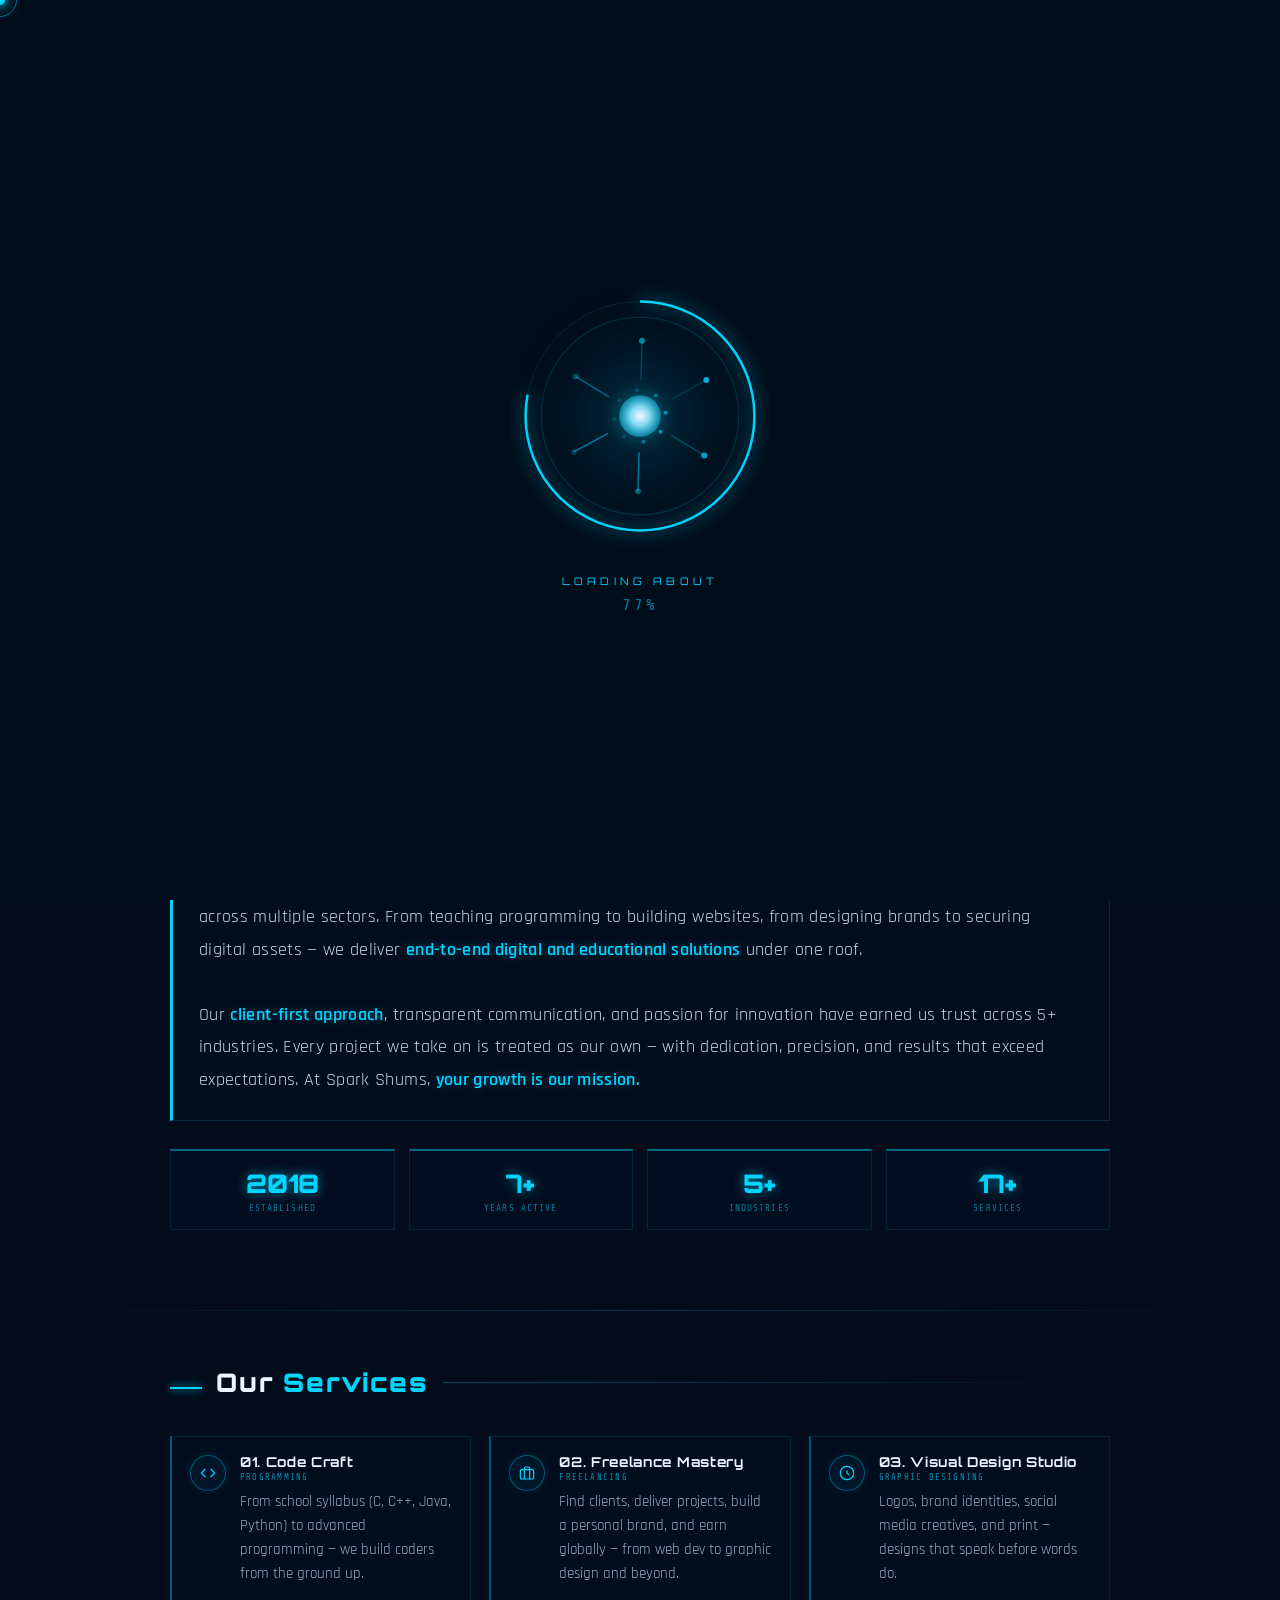
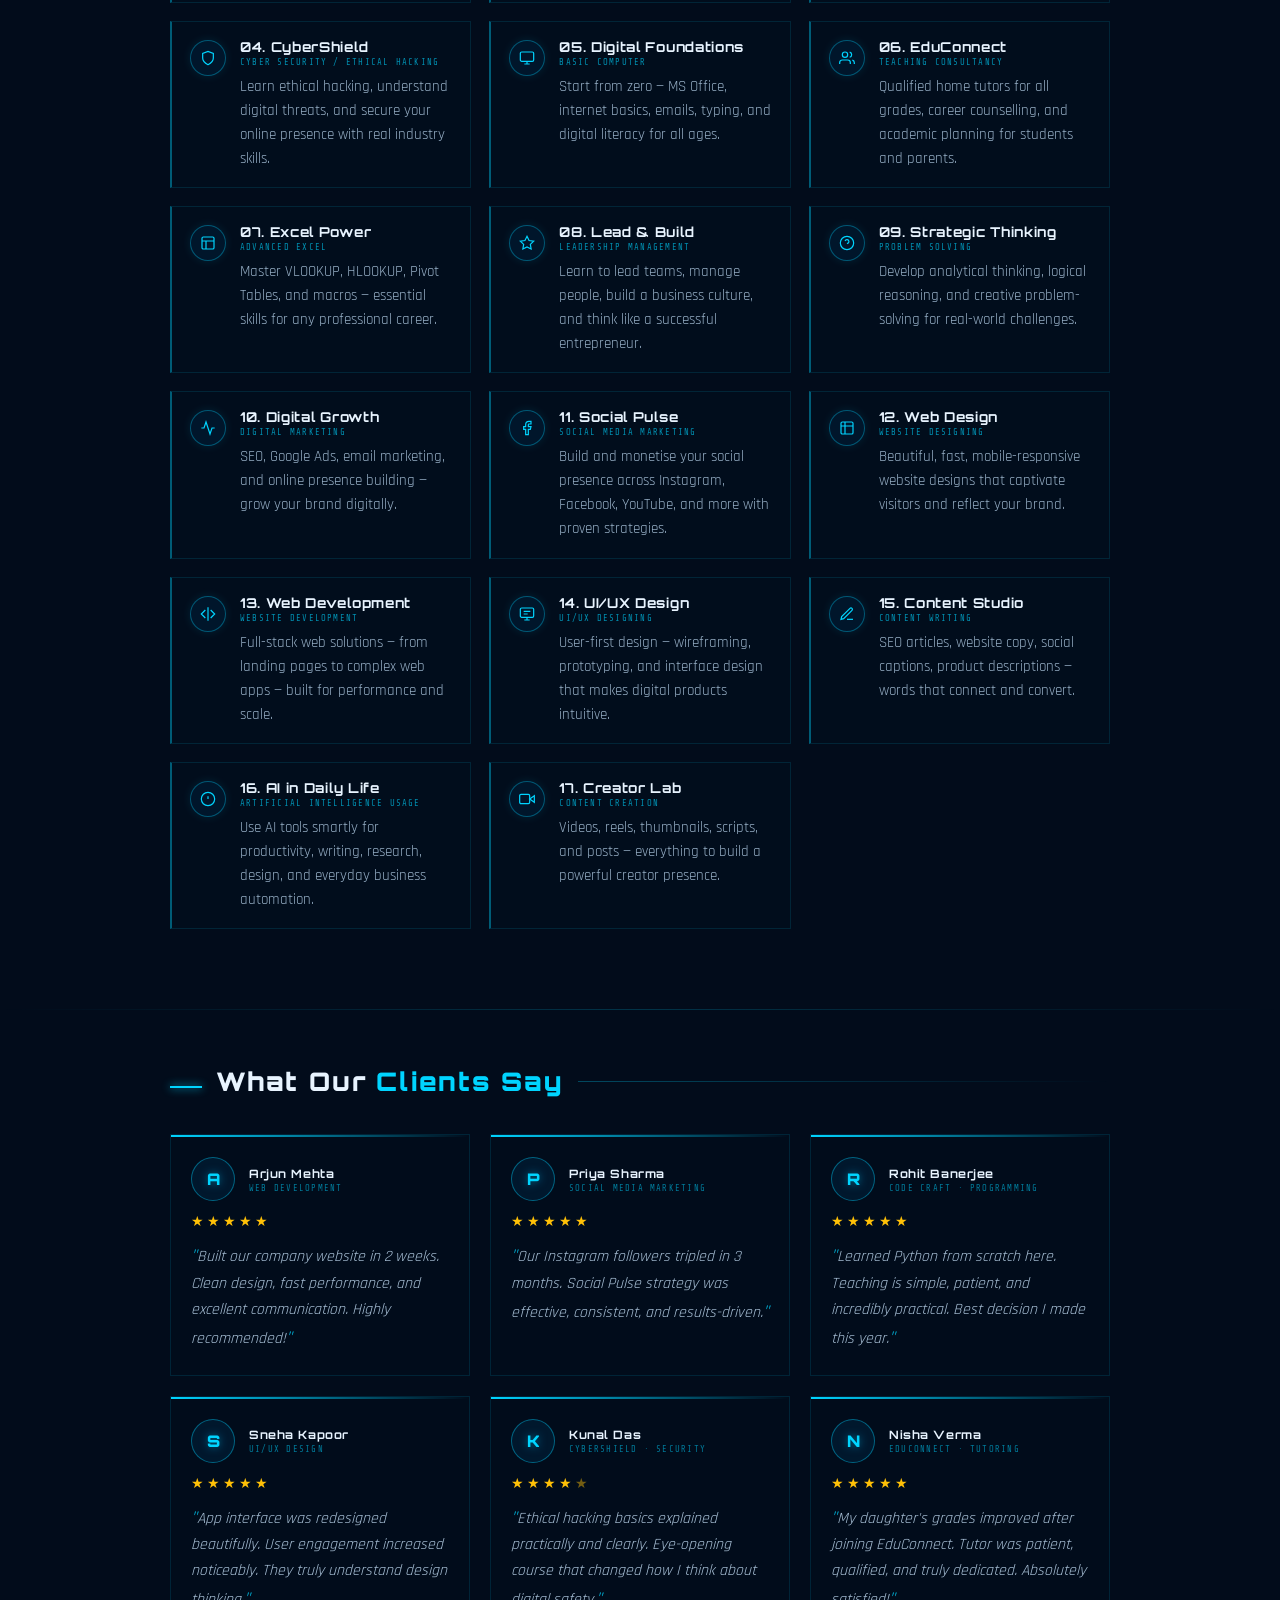
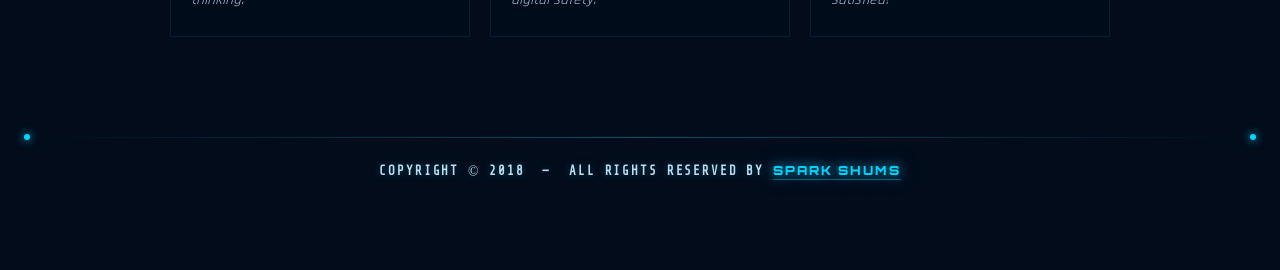
==== about.html @ 6a5eb7f6 "Add files via upload" ====
<!DOCTYPE html>
<html lang="en">
<head>
<meta charset="UTF-8">
<meta name="viewport" content="width=device-width, initial-scale=1.0, maximum-scale=5.0, user-scalable=yes">
<meta name="theme-color" content="#020c1b">
<title>About — Spark Shums</title>
<link href="https://fonts.googleapis.com/css2?family=Orbitron:wght@400;700;900&family=Rajdhani:wght@300;400;600&family=Share+Tech+Mono&display=swap" rel="stylesheet">
<link rel="stylesheet" href="style.css">
<style>
/* ── HERO ── */
.about-hero {
  min-height: auto;
  display: flex; flex-direction: column;
  align-items: center; justify-content: center;
  padding: 40px 24px 30px;
  position: relative; z-index: 10;
}
@media(min-width:600px){ .about-hero{ padding:50px 40px 30px; } }
@media(min-width:900px){ .about-hero{ padding:60px 80px 30px; } }

.company-logo-wrap {
  position: relative; margin-bottom: 36px;
  display: flex; align-items: center; justify-content: center;
}
.company-logo-wrap::before {
  content:''; position:absolute; width:160px; height:160px; border-radius:50%;
  border:1px solid rgba(0,212,255,0.2); animation:spinRing 12s linear infinite;
}
.company-logo-wrap::after {
  content:''; position:absolute; width:185px; height:185px; border-radius:50%;
  border:1px dashed rgba(0,212,255,0.1); animation:spinRing 20s linear infinite reverse;
}
@keyframes spinRing{ to{transform:rotate(360deg);} }
.company-logo {
  width:120px; height:120px; border-radius:50%;
  border:2px solid rgba(0,212,255,0.5);
  box-shadow:0 0 28px rgba(0,212,255,0.28),0 0 55px rgba(0,212,255,0.1);
  position:relative; z-index:2; overflow:hidden;
}
.company-logo img { width:100%; height:100%; object-fit:cover; border-radius:50%; }
.company-name {
  font-family:'Orbitron',monospace;
  font-size:clamp(2rem,8vw,3.8rem); font-weight:900;
  color:var(--white-cold); text-align:center; letter-spacing:0.07em;
  text-shadow:0 0 40px rgba(0,212,255,0.35); margin-bottom:14px;
}
.company-name span { color:var(--blue-glow); }
.company-est {
  font-family:'Share Tech Mono',monospace;
  font-size:clamp(0.82rem,2.5vw,1.05rem);
  color:rgba(0,212,255,0.92); letter-spacing:0.3em;
  text-align:center; margin-bottom:24px; display:inline-block;
  font-weight:700; text-shadow:0 0 10px rgba(0,212,255,0.5);
}
.company-est::before,.company-est::after { content:'//'; color:rgba(0,212,255,0.5); margin:0 12px; }
.company-tagline {
  font-family:'Rajdhani',sans-serif;
  font-size:clamp(1rem,3.5vw,1.25rem); font-weight:600;
  color:rgba(210,238,255,0.88); letter-spacing:0.22em;
  text-align:center; text-transform:uppercase;
  padding:18px 30px; position:relative; max-width:600px;
  text-shadow:0 0 14px rgba(0,212,255,0.25);
}
.company-tagline::before,.company-tagline::after {
  content:''; position:absolute; left:50%; transform:translateX(-50%);
  width:180px; height:1px;
  background:linear-gradient(90deg,transparent,rgba(0,212,255,0.3),transparent);
}
.company-tagline::before{ top:0; } .company-tagline::after{ bottom:0; }

/* ── SHARED WRAPPER ── */
.ab-wrap {
  width:100%; max-width:1100px; margin:0 auto;
  padding:40px 24px 20px;
  position:relative; z-index:10;
}
@media(min-width:600px){ .ab-wrap{ padding:45px 40px 20px; } }
@media(min-width:900px){ .ab-wrap{ padding:55px 80px 20px; } }

/* ── SECTION HEADING ── */
.ab-h-row {
  display:flex; align-items:flex-start; gap:14px; margin-bottom:36px;
}
.ab-h-row::before {
  content:''; display:block; width:32px; min-width:32px; height:2px;
  background:var(--blue-glow); box-shadow:0 0 8px var(--blue-glow);
  flex-shrink:0; margin-top:11px;
}
.ab-h-row::after{ display:none; }
@media(min-width:600px){
  .ab-h-row{ align-items:center; }
  .ab-h-row::after{ display:block; content:''; flex:1; height:1px;
    background:linear-gradient(90deg,rgba(0,212,255,0.3),transparent); }
}
.ab-h-row h2 {
  font-family:'Orbitron',monospace;
  font-size:clamp(1rem,3vw,1.6rem); font-weight:900;
  color:var(--white-cold); letter-spacing:0.07em;
  white-space:normal; line-height:1.3;
}
.ab-h-row h2 span{ color:var(--blue-glow); }

.sec-div {
  width:100%; height:1px; position:relative; z-index:10;
  background:linear-gradient(90deg,transparent,rgba(0,212,255,0.2),transparent);
}

/* ── ABOUT PARA ── */
.about-box {
  font-family:'Rajdhani',sans-serif;
  font-size:clamp(1rem,2.5vw,1.1rem);
  color:rgba(220,240,255,0.9); line-height:1.85;
  font-weight:400; letter-spacing:0.02em;
  padding:24px 26px;
  border:1px solid rgba(0,212,255,0.14);
  border-left:3px solid var(--blue-glow);
  background:rgba(0,15,30,0.4);
  position:relative;
}
.about-box::before {
  content:''; position:absolute; top:0; left:0; right:0; height:2px;
  background:linear-gradient(90deg,var(--blue-glow),transparent);
}
.hl { color:var(--blue-glow); font-weight:600; text-shadow:0 0 10px rgba(0,212,255,0.4); }

/* Stats */
.ab-stats {
  display:grid; grid-template-columns:repeat(2,1fr); gap:14px; margin-top:28px;
}
@media(min-width:500px){ .ab-stats{ grid-template-columns:repeat(4,1fr); } }
.ab-st {
  padding:16px 14px; text-align:center;
  border:1px solid rgba(0,212,255,0.12);
  border-top:2px solid rgba(0,212,255,0.45);
  background:rgba(0,20,40,0.35);
}
.ab-st strong {
  display:block; font-family:'Orbitron',monospace;
  font-size:clamp(1.2rem,3vw,1.6rem); font-weight:900;
  color:var(--blue-glow); text-shadow:0 0 12px rgba(0,212,255,0.6);
}
.ab-st span {
  font-family:'Share Tech Mono',monospace; font-size:0.58rem;
  color:rgba(0,212,255,0.55); letter-spacing:0.12em;
  text-transform:uppercase; margin-top:4px; display:block;
}

/* ── SERVICES ── */
.svc-grid {
  display:grid; grid-template-columns:1fr; gap:16px;
}
@media(min-width:500px){ .svc-grid{ grid-template-columns:1fr 1fr; } }
@media(min-width:900px){ .svc-grid{ grid-template-columns:1fr 1fr 1fr; gap:18px; } }

.svc-card {
  padding:16px 18px;
  border:1px solid rgba(0,212,255,0.12);
  border-left:2px solid rgba(0,212,255,0.4);
  background:rgba(0,15,30,0.4);
  display:flex; align-items:flex-start; gap:14px;
  transition:transform .3s,border-color .3s,background .3s,box-shadow .3s;
  cursor:default;
}
.svc-card:hover {
  border-left-color:var(--blue-glow);
  border-color:rgba(0,212,255,0.25);
  background:rgba(0,25,48,0.55);
  transform:translateX(4px);
  box-shadow:-3px 0 14px rgba(0,212,255,0.12);
}
.svc-icon {
  width:36px; height:36px; border-radius:50%;
  border:1.5px solid rgba(0,212,255,0.35);
  background:rgba(0,30,55,0.6);
  display:flex; align-items:center; justify-content:center;
  flex-shrink:0; margin-top:2px; box-shadow:0 0 10px rgba(0,212,255,0.12);
}
.svc-icon svg { width:16px; height:16px; stroke:var(--blue-glow); fill:none; stroke-width:1.8; }
.svc-text-wrap { display:flex; flex-direction:column; gap:2px; flex:1; min-width:0; }
.svc-name {
  font-family:'Orbitron',monospace;
  font-size:clamp(0.72rem,1.8vw,0.85rem); font-weight:700;
  color:var(--white-cold); letter-spacing:0.05em;
  white-space:nowrap; overflow:hidden; text-overflow:ellipsis;
}
.svc-orig {
  font-family:'Share Tech Mono',monospace;
  font-size:0.55rem; color:rgba(0,212,255,0.65);
  letter-spacing:0.14em; text-transform:uppercase; display:block;
}
.svc-desc {
  font-family:'Rajdhani',sans-serif;
  font-size:clamp(0.85rem,1.8vw,0.94rem);
  color:rgba(200,230,255,0.75); line-height:1.6;
  font-weight:400; margin-top:6px;
}

/* ── RATINGS ── */
.rat-grid {
  display:grid; grid-template-columns:1fr; gap:18px;
}
@media(min-width:600px){ .rat-grid{ grid-template-columns:1fr 1fr; } }
@media(min-width:900px){ .rat-grid{ grid-template-columns:1fr 1fr 1fr; gap:20px; } }

.rat-card {
  padding:22px 20px;
  border:1px solid rgba(0,212,255,0.12);
  background:rgba(0,15,30,0.45);
  position:relative;
  transition:transform .3s,box-shadow .3s;
}
.rat-card::before {
  content:''; position:absolute; top:0; left:0; right:0; height:2px;
  background:linear-gradient(90deg,var(--blue-glow),transparent);
}
.rat-card:hover { transform:translateY(-3px); box-shadow:0 8px 28px rgba(0,212,255,0.09); }
.rat-top { display:flex; align-items:center; gap:14px; margin-bottom:12px; }
.rat-av {
  width:44px; height:44px; border-radius:50%; flex-shrink:0;
  display:flex; align-items:center; justify-content:center;
  font-family:'Orbitron',monospace; font-size:1rem; font-weight:900;
  border:1.5px solid rgba(0,212,255,0.4);
  background:rgba(0,30,55,0.7);
  color:var(--blue-glow); text-shadow:0 0 8px rgba(0,212,255,0.5);
}
.rat-name {
  font-family:'Orbitron',monospace;
  font-size:0.72rem; font-weight:700;
  color:var(--white-cold); letter-spacing:0.05em; margin-bottom:2px;
}
.rat-svc {
  font-family:'Share Tech Mono',monospace;
  font-size:0.55rem; color:rgba(0,212,255,0.55);
  letter-spacing:0.14em; text-transform:uppercase;
}
.rat-stars { display:flex; gap:3px; margin-bottom:10px; }
.st { color:#ffc107; font-size:0.88rem; }
.st.h { opacity:0.45; }
.rat-txt {
  font-family:'Rajdhani',sans-serif;
  font-size:clamp(0.9rem,2vw,0.98rem);
  color:rgba(205,232,255,0.82); line-height:1.65;
  font-weight:400; font-style:italic;
}
.rat-txt::before{ content:'"'; color:var(--blue-glow); font-size:1.15em; }
.rat-txt::after { content:'"'; color:var(--blue-glow); font-size:1.15em; }

.data-readout {
  position:fixed; font-family:'Share Tech Mono',monospace; font-size:0.5rem;
  color:rgba(0,212,255,0.2); letter-spacing:0.1em; line-height:1.9;
  pointer-events:none; user-select:none; display:none;
}
@media(min-width:900px){
  .data-readout{ display:block; }
  .data-readout.left{ left:22px; top:50%; transform:translateY(-50%); }
  .data-readout.right{ right:22px; top:50%; transform:translateY(-50%); text-align:right; }
}
</style>
</head>
<body id="top">

<div class="cursor" id="cursor"></div>
<div class="cursor-ring" id="cursorRing"></div>
<div class="hud-corner hud-tl"></div><div class="hud-corner hud-tr"></div>
<div class="hud-corner hud-bl"></div><div class="hud-corner hud-br"></div>
<div class="techy-bg">
  <div class="scanline"></div><div class="scanline"></div><div class="scanline"></div>
</div>

<div id="loader">
  <canvas id="loaderCanvas" width="260" height="260"></canvas>
  <div class="loader-label">Loading About</div>
  <div class="loader-pct" id="loaderPct">0%</div>
</div>

<header>
  <a href="index.html" class="logo-mark">
    <img src="logo.png" alt="Spark Shums" style="width:44px;height:44px;border-radius:50%;object-fit:cover;border:1.5px solid rgba(0,212,255,0.5);box-shadow:0 0 12px rgba(0,212,255,0.4);">
  </a>
  <nav class="nav-desktop">
    <a href="index.html">Home</a><a href="about.html" class="active">About</a>
    <a href="ceo.html">CEO</a><a href="works.html">Works</a>
    <a href="achievements.html">Achievements</a><a href="contact.html">Contact</a>
  </nav>
  <button class="hamburger" aria-label="Menu"><span></span><span></span><span></span></button>
</header>
<nav class="nav-mobile">
  <a href="index.html">Home</a><a href="about.html" class="active">About</a>
  <a href="ceo.html">CEO</a><a href="works.html">Works</a>
  <a href="achievements.html">Achievements</a><a href="contact.html">Contact</a>
</nav>

<div class="data-readout left">SYS.CORE: ONLINE<br>PWR: 100%<br>SHIELD: ACTIVE<br>CONN: OK<br>LAT: 22.5726°N<br>LNG: 88.3639°E</div>
<div class="data-readout right">SECTOR: INDUSTRIAL<br>DOMAIN: MULTI<br>INTEGRITY: 100%<br>UPTIME: 7 YRS<br>RANGE: GLOBAL<br>STATUS: ACTIVE</div>

<div class="page-wrapper">

  <!-- ══ HERO ══ -->
  <section class="about-hero">
    <div class="hud-divider fade-up"></div>
    <div class="company-logo-wrap fade-up" style="transition-delay:.1s">
      <div class="company-logo">
        <img src="logo.png" alt="Spark Shums">
      </div>
    </div>
    <h1 class="company-name fade-up" style="transition-delay:.2s">Spark <span>Shums</span></h1>
    <div class="company-est fade-up" style="transition-delay:.3s">Established in 2018</div>
    <div class="company-tagline fade-up" style="transition-delay:.4s">With 7 Years of Diverse Industrial Experience</div>
  </section>

  <div class="sec-div"></div>

  <!-- ══ ABOUT COMPANY ══ -->
  <div class="ab-wrap">
    <div class="ab-h-row fade-up"><h2>About the <span>Company</span></h2></div>

    <div class="about-box fade-up" style="transition-delay:.1s">
      <span class="hl">Spark Shums</span> was established in <span class="hl">2018</span> with a single vision — to create a platform where technology meets education, creativity meets business, and every individual gets the tools they need to grow. Our motto is simple: <span class="hl">You need a Spark to become a Fire and make this world unstoppable.</span>
      <br><br>
      Over <span class="hl">7 years of diverse industrial experience</span>, we have served students, entrepreneurs, freelancers, and businesses across multiple sectors. From teaching programming to building websites, from designing brands to securing digital assets — we deliver <span class="hl">end-to-end digital and educational solutions</span> under one roof.
      <br><br>
      Our <span class="hl">client-first approach</span>, transparent communication, and passion for innovation have earned us trust across 5+ industries. Every project we take on is treated as our own — with dedication, precision, and results that exceed expectations. At Spark Shums, <span class="hl">your growth is our mission.</span>
    </div>

    <div class="ab-stats fade-up" style="transition-delay:.15s">
      <div class="ab-st"><strong>2018</strong><span>Established</span></div>
      <div class="ab-st"><strong>7+</strong><span>Years Active</span></div>
      <div class="ab-st"><strong>5+</strong><span>Industries</span></div>
      <div class="ab-st"><strong>17+</strong><span>Services</span></div>
    </div>
  </div>

  <div class="sec-div" style="margin-top:60px;"></div>

  <!-- ══ SERVICES ══ -->
  <div class="ab-wrap">
    <div class="ab-h-row fade-up"><h2>Our <span>Services</span></h2></div>
    <div class="svc-grid">

      <div class="svc-card fade-up" style="transition-delay:.04s">
        <div class="svc-icon"><svg viewBox="0 0 24 24"><polyline points="16 18 22 12 16 6"/><polyline points="8 6 2 12 8 18"/></svg></div>
        <div class="svc-text-wrap"><div class="svc-name">01. Code Craft</div><span class="svc-orig">Programming</span><p class="svc-desc">From school syllabus (C, C++, Java, Python) to advanced programming — we build coders from the ground up.</p></div>
      </div>

      <div class="svc-card fade-up" style="transition-delay:.07s">
        <div class="svc-icon"><svg viewBox="0 0 24 24"><rect x="2" y="7" width="20" height="14" rx="2"/><path d="M16 21V5a2 2 0 0 0-2-2h-4a2 2 0 0 0-2 2v16"/></svg></div>
        <div class="svc-text-wrap"><div class="svc-name">02. Freelance Mastery</div><span class="svc-orig">Freelancing</span><p class="svc-desc">Find clients, deliver projects, build a personal brand, and earn globally — from web dev to graphic design and beyond.</p></div>
      </div>

      <div class="svc-card fade-up" style="transition-delay:.10s">
        <div class="svc-icon"><svg viewBox="0 0 24 24"><circle cx="12" cy="12" r="10"/><path d="M12 8v4l3 3"/></svg></div>
        <div class="svc-text-wrap"><div class="svc-name">03. Visual Design Studio</div><span class="svc-orig">Graphic Designing</span><p class="svc-desc">Logos, brand identities, social media creatives, and print — designs that speak before words do.</p></div>
      </div>

      <div class="svc-card fade-up" style="transition-delay:.13s">
        <div class="svc-icon"><svg viewBox="0 0 24 24"><path d="M12 22s8-4 8-10V5l-8-3-8 3v7c0 6 8 10 8 10z"/></svg></div>
        <div class="svc-text-wrap"><div class="svc-name">04. CyberShield</div><span class="svc-orig">Cyber Security / Ethical Hacking</span><p class="svc-desc">Learn ethical hacking, understand digital threats, and secure your online presence with real industry skills.</p></div>
      </div>

      <div class="svc-card fade-up" style="transition-delay:.16s">
        <div class="svc-icon"><svg viewBox="0 0 24 24"><rect x="2" y="3" width="20" height="14" rx="2"/><path d="M8 21h8M12 17v4"/></svg></div>
        <div class="svc-text-wrap"><div class="svc-name">05. Digital Foundations</div><span class="svc-orig">Basic Computer</span><p class="svc-desc">Start from zero — MS Office, internet basics, emails, typing, and digital literacy for all ages.</p></div>
      </div>

      <div class="svc-card fade-up" style="transition-delay:.19s">
        <div class="svc-icon"><svg viewBox="0 0 24 24"><path d="M17 21v-2a4 4 0 0 0-4-4H5a4 4 0 0 0-4 4v2"/><circle cx="9" cy="7" r="4"/><path d="M23 21v-2a4 4 0 0 0-3-3.87"/><path d="M16 3.13a4 4 0 0 1 0 7.75"/></svg></div>
        <div class="svc-text-wrap"><div class="svc-name">06. EduConnect</div><span class="svc-orig">Teaching Consultancy</span><p class="svc-desc">Qualified home tutors for all grades, career counselling, and academic planning for students and parents.</p></div>
      </div>

      <div class="svc-card fade-up" style="transition-delay:.22s">
        <div class="svc-icon"><svg viewBox="0 0 24 24"><rect x="3" y="3" width="18" height="18" rx="2"/><path d="M3 9h18M9 21V9"/></svg></div>
        <div class="svc-text-wrap"><div class="svc-name">07. Excel Power</div><span class="svc-orig">Advanced Excel</span><p class="svc-desc">Master VLOOKUP, HLOOKUP, Pivot Tables, and macros — essential skills for any professional career.</p></div>
      </div>

      <div class="svc-card fade-up" style="transition-delay:.25s">
        <div class="svc-icon"><svg viewBox="0 0 24 24"><polygon points="12 2 15.09 8.26 22 9.27 17 14.14 18.18 21.02 12 17.77 5.82 21.02 7 14.14 2 9.27 8.91 8.26 12 2"/></svg></div>
        <div class="svc-text-wrap"><div class="svc-name">08. Lead &amp; Build</div><span class="svc-orig">Leadership Management</span><p class="svc-desc">Learn to lead teams, manage people, build a business culture, and think like a successful entrepreneur.</p></div>
      </div>

      <div class="svc-card fade-up" style="transition-delay:.28s">
        <div class="svc-icon"><svg viewBox="0 0 24 24"><circle cx="12" cy="12" r="10"/><path d="M9.09 9a3 3 0 0 1 5.83 1c0 2-3 3-3 3"/><line x1="12" y1="17" x2="12.01" y2="17"/></svg></div>
        <div class="svc-text-wrap"><div class="svc-name">09. Strategic Thinking</div><span class="svc-orig">Problem Solving</span><p class="svc-desc">Develop analytical thinking, logical reasoning, and creative problem-solving for real-world challenges.</p></div>
      </div>

      <div class="svc-card fade-up" style="transition-delay:.31s">
        <div class="svc-icon"><svg viewBox="0 0 24 24"><path d="M22 12h-4l-3 9L9 3l-3 9H2"/></svg></div>
        <div class="svc-text-wrap"><div class="svc-name">10. Digital Growth</div><span class="svc-orig">Digital Marketing</span><p class="svc-desc">SEO, Google Ads, email marketing, and online presence building — grow your brand digitally.</p></div>
      </div>

      <div class="svc-card fade-up" style="transition-delay:.34s">
        <div class="svc-icon"><svg viewBox="0 0 24 24"><path d="M18 2h-3a5 5 0 0 0-5 5v3H7v4h3v8h4v-8h3l1-4h-4V7a1 1 0 0 1 1-1h3z"/></svg></div>
        <div class="svc-text-wrap"><div class="svc-name">11. Social Pulse</div><span class="svc-orig">Social Media Marketing</span><p class="svc-desc">Build and monetise your social presence across Instagram, Facebook, YouTube, and more with proven strategies.</p></div>
      </div>

      <div class="svc-card fade-up" style="transition-delay:.37s">
        <div class="svc-icon"><svg viewBox="0 0 24 24"><rect x="3" y="3" width="18" height="18" rx="2"/><path d="M3 9h18M9 3v18"/></svg></div>
        <div class="svc-text-wrap"><div class="svc-name">12. Web Design</div><span class="svc-orig">Website Designing</span><p class="svc-desc">Beautiful, fast, mobile-responsive website designs that captivate visitors and reflect your brand.</p></div>
      </div>

      <div class="svc-card fade-up" style="transition-delay:.40s">
        <div class="svc-icon"><svg viewBox="0 0 24 24"><polyline points="16 18 22 12 16 6"/><polyline points="8 6 2 12 8 18"/><line x1="12" y1="2" x2="12" y2="22"/></svg></div>
        <div class="svc-text-wrap"><div class="svc-name">13. Web Development</div><span class="svc-orig">Website Development</span><p class="svc-desc">Full-stack web solutions — from landing pages to complex web apps — built for performance and scale.</p></div>
      </div>

      <div class="svc-card fade-up" style="transition-delay:.43s">
        <div class="svc-icon"><svg viewBox="0 0 24 24"><rect x="2" y="3" width="20" height="14" rx="2"/><path d="M8 21h8M12 17v4"/><path d="M7 8h10M7 12h6"/></svg></div>
        <div class="svc-text-wrap"><div class="svc-name">14. UI/UX Design</div><span class="svc-orig">UI/UX Designing</span><p class="svc-desc">User-first design — wireframing, prototyping, and interface design that makes digital products intuitive.</p></div>
      </div>

      <div class="svc-card fade-up" style="transition-delay:.46s">
        <div class="svc-icon"><svg viewBox="0 0 24 24"><path d="M12 20h9"/><path d="M16.5 3.5a2.121 2.121 0 0 1 3 3L7 19l-4 1 1-4L16.5 3.5z"/></svg></div>
        <div class="svc-text-wrap"><div class="svc-name">15. Content Studio</div><span class="svc-orig">Content Writing</span><p class="svc-desc">SEO articles, website copy, social captions, product descriptions — words that connect and convert.</p></div>
      </div>

      <div class="svc-card fade-up" style="transition-delay:.49s">
        <div class="svc-icon"><svg viewBox="0 0 24 24"><circle cx="12" cy="12" r="10"/><path d="M12 8v4M12 16h.01"/></svg></div>
        <div class="svc-text-wrap"><div class="svc-name">16. AI in Daily Life</div><span class="svc-orig">Artificial Intelligence Usage</span><p class="svc-desc">Use AI tools smartly for productivity, writing, research, design, and everyday business automation.</p></div>
      </div>

      <div class="svc-card fade-up" style="transition-delay:.52s">
        <div class="svc-icon"><svg viewBox="0 0 24 24"><polygon points="23 7 16 12 23 17 23 7"/><rect x="1" y="5" width="15" height="14" rx="2"/></svg></div>
        <div class="svc-text-wrap"><div class="svc-name">17. Creator Lab</div><span class="svc-orig">Content Creation</span><p class="svc-desc">Videos, reels, thumbnails, scripts, and posts — everything to build a powerful creator presence.</p></div>
      </div>

    </div>

  </div>

  <div class="sec-div" style="margin-top:60px;"></div>

  <!-- ══ RATINGS ══ -->
  <div class="ab-wrap" style="padding-bottom:60px;">
    <div class="ab-h-row fade-up"><h2>What Our <span>Clients Say</span></h2></div>
    <div class="rat-grid">

      <!-- Male 1 -->
      <div class="rat-card fade-up" style="transition-delay:.05s">
        <div class="rat-top">
          <div class="rat-av">A</div>
          <div><div class="rat-name">Arjun Mehta</div><div class="rat-svc">Web Development</div></div>
        </div>
        <div class="rat-stars"><span class="st">★</span><span class="st">★</span><span class="st">★</span><span class="st">★</span><span class="st">★</span></div>
        <p class="rat-txt">Built our company website in 2 weeks. Clean design, fast performance, and excellent communication. Highly recommended!</p>
      </div>

      <!-- Female 1 -->
      <div class="rat-card fade-up" style="transition-delay:.10s">
        <div class="rat-top">
          <div class="rat-av">P</div>
          <div><div class="rat-name">Priya Sharma</div><div class="rat-svc">Social Media Marketing</div></div>
        </div>
        <div class="rat-stars"><span class="st">★</span><span class="st">★</span><span class="st">★</span><span class="st">★</span><span class="st">★</span></div>
        <p class="rat-txt">Our Instagram followers tripled in 3 months. Social Pulse strategy was effective, consistent, and results-driven.</p>
      </div>

      <!-- Male 2 -->
      <div class="rat-card fade-up" style="transition-delay:.15s">
        <div class="rat-top">
          <div class="rat-av">R</div>
          <div><div class="rat-name">Rohit Banerjee</div><div class="rat-svc">Code Craft · Programming</div></div>
        </div>
        <div class="rat-stars"><span class="st">★</span><span class="st">★</span><span class="st">★</span><span class="st">★</span><span class="st">★</span></div>
        <p class="rat-txt">Learned Python from scratch here. Teaching is simple, patient, and incredibly practical. Best decision I made this year.</p>
      </div>

      <!-- Female 2 -->
      <div class="rat-card fade-up" style="transition-delay:.20s">
        <div class="rat-top">
          <div class="rat-av">S</div>
          <div><div class="rat-name">Sneha Kapoor</div><div class="rat-svc">UI/UX Design</div></div>
        </div>
        <div class="rat-stars"><span class="st">★</span><span class="st">★</span><span class="st">★</span><span class="st">★</span><span class="st">★</span></div>
        <p class="rat-txt">App interface was redesigned beautifully. User engagement increased noticeably. They truly understand design thinking.</p>
      </div>

      <!-- Male 3 -->
      <div class="rat-card fade-up" style="transition-delay:.25s">
        <div class="rat-top">
          <div class="rat-av">K</div>
          <div><div class="rat-name">Kunal Das</div><div class="rat-svc">CyberShield · Security</div></div>
        </div>
        <div class="rat-stars"><span class="st">★</span><span class="st">★</span><span class="st">★</span><span class="st">★</span><span class="st h">★</span></div>
        <p class="rat-txt">Ethical hacking basics explained practically and clearly. Eye-opening course that changed how I think about digital safety.</p>
      </div>

      <!-- Female 3 -->
      <div class="rat-card fade-up" style="transition-delay:.30s">
        <div class="rat-top">
          <div class="rat-av">N</div>
          <div><div class="rat-name">Nisha Verma</div><div class="rat-svc">EduConnect · Tutoring</div></div>
        </div>
        <div class="rat-stars"><span class="st">★</span><span class="st">★</span><span class="st">★</span><span class="st">★</span><span class="st">★</span></div>
        <p class="rat-txt">My daughter's grades improved after joining EduConnect. Tutor was patient, qualified, and truly dedicated. Absolutely satisfied!</p>
      </div>

    </div>
  </div>

</div><!-- end page-wrapper -->

<footer id="site-footer" style="padding-bottom:90px;">
  <div class="footer-line"></div>
  <div class="footer-inner" style="display:flex;align-items:center;justify-content:center;width:100%;padding:0 24px;box-sizing:border-box;">
    <p class="footer-copy" style="text-align:center;width:100%;">
      Copyright <span class="copy-sym">&copy;</span> 2018 &nbsp;&mdash;&nbsp; All Rights Reserved by
      <a href="index.html#top" class="footer-brand">Spark Shums</a>
    </p>
  </div>
</footer>


<button id="smartArrow" aria-label="Scroll">
  <svg viewBox="0 0 24 24"><polyline points="6 9 12 15 18 9"/></svg>
  <span class="arrow-label">Scroll</span>
</button>
<script src="shared.js"></script>
</body>
</html>
---- style.css ----
/* ===== SPARK SHUMS — SHARED STYLES ===== */
@import url('https://fonts.googleapis.com/css2?family=Orbitron:wght@400;700;900&family=Rajdhani:wght@300;400;600&family=Share+Tech+Mono&display=swap');

:root {
  --blue-deep: #020c1b;
  --blue-dark: #0a1628;
  --blue-mid: #0d2137;
  --blue-glow: #00d4ff;
  --blue-bright: #4fc3f7;
  --blue-faint: #1a3a5c;
  --white-cold: #e8f4ff;
  --hud-line: rgba(0,212,255,0.12);
  --text-glow: 0 0 20px rgba(0,212,255,0.8), 0 0 40px rgba(0,212,255,0.4);
  --nav-h: 70px;
}

*, *::before, *::after { margin:0; padding:0; box-sizing:border-box; }
html { scroll-behavior: smooth; }

body {
  background: var(--blue-deep);
  color: var(--white-cold);
  font-family: 'Rajdhani', sans-serif;
  overflow-x: hidden;
  min-height: 100vh;
}

/* Hide custom cursor on touch devices */
@media (pointer:fine) {
  body { cursor: none; }
  .cursor, .cursor-ring { display: block; }
}
@media (pointer:coarse) {
  .cursor, .cursor-ring { display: none !important; }
}

/* ===== CUSTOM CURSOR ===== */
.cursor {
  position: fixed;
  width: 10px; height: 10px;
  background: var(--blue-glow);
  border-radius: 50%;
  pointer-events: none;
  z-index: 99999;
  transform: translate(-50%,-50%);
  box-shadow: 0 0 10px var(--blue-glow), 0 0 20px var(--blue-glow);
}
.cursor-ring {
  position: fixed;
  width: 34px; height: 34px;
  border: 1px solid rgba(0,212,255,0.5);
  border-radius: 50%;
  pointer-events: none;
  z-index: 99998;
  transform: translate(-50%,-50%);
  transition: left 0.12s ease, top 0.12s ease;
}

/* ===== LOADER ===== */
#loader {
  position: fixed; inset: 0;
  background: #000d1a;
  z-index: 10000;
  display: flex;
  flex-direction: column;
  align-items: center;
  justify-content: center;
  transition: opacity 0.7s ease, visibility 0.7s ease;
}
#loader.hidden { opacity:0; visibility:hidden; pointer-events:none; }
#loaderCanvas { width:220px; height:220px; }
@media(min-width:480px){ #loaderCanvas { width:260px; height:260px; } }

.loader-label {
  font-family: 'Orbitron', monospace;
  font-size: 0.65rem;
  letter-spacing: 0.4em;
  color: var(--blue-glow);
  margin-top: 28px;
  text-transform: uppercase;
  animation: blink 1.5s ease-in-out infinite;
}
.loader-pct {
  font-family: 'Share Tech Mono', monospace;
  font-size: 1rem;
  color: rgba(0,212,255,0.55);
  margin-top: 8px;
  letter-spacing: 0.2em;
}
@keyframes blink { 0%,100%{opacity:0.4} 50%{opacity:1} }

/* ===== TECHY BACKGROUND ===== */
.techy-bg {
  position: fixed; inset: 0;
  z-index: 0;
  pointer-events: none;
  overflow: hidden;
}
.techy-bg::before {
  content: '';
  position: absolute; inset: 0;
  background-image:
    linear-gradient(var(--hud-line) 1px, transparent 1px),
    linear-gradient(90deg, var(--hud-line) 1px, transparent 1px);
  background-size: 55px 55px;
  mask-image: radial-gradient(ellipse 90% 90% at 50% 50%, black 20%, transparent 100%);
  -webkit-mask-image: radial-gradient(ellipse 90% 90% at 50% 50%, black 20%, transparent 100%);
}
.techy-bg::after {
  content: '';
  position: absolute; inset: 0;
  background:
    radial-gradient(ellipse 60% 50% at 60% 40%, rgba(0,130,180,0.07) 0%, transparent 70%),
    radial-gradient(ellipse 70% 70% at 50% 50%, rgba(0,20,50,0.85) 0%, transparent 80%);
}
.scanline {
  position: absolute; left:0; right:0;
  height: 2px;
  background: linear-gradient(90deg,transparent 0%,rgba(0,212,255,0.25) 30%,rgba(0,212,255,0.5) 50%,rgba(0,212,255,0.25) 70%,transparent 100%);
  animation: scanMove 9s linear infinite;
}
.scanline:nth-child(2){ animation-delay:-3.5s; opacity:0.4; }
.scanline:nth-child(3){ animation-delay:-7s; opacity:0.25; }
@keyframes scanMove { 0%{top:-2px} 100%{top:100vh} }

/* HUD corners */
.hud-corner {
  position: fixed; width:44px; height:44px;
  z-index:5; pointer-events:none;
}
.hud-corner::before, .hud-corner::after {
  content: ''; position:absolute;
  background: var(--blue-glow); opacity:0.5;
}
.hud-corner::before{ width:2px; height:22px; }
.hud-corner::after{ width:22px; height:2px; }
.hud-tl{ top:12px; left:12px; }
.hud-tl::before,.hud-tl::after{ top:0; left:0; }
.hud-tr{ top:12px; right:12px; transform:scaleX(-1); }
.hud-tr::before,.hud-tr::after{ top:0; left:0; }
.hud-bl{ bottom:12px; left:12px; transform:scaleY(-1); }
.hud-bl::before,.hud-bl::after{ top:0; left:0; }
.hud-br{ bottom:12px; right:12px; transform:scale(-1); }
.hud-br::before,.hud-br::after{ top:0; left:0; }

/* ===== HEADER ===== */
header {
  position: fixed;
  top:0; left:0; right:0;
  height: var(--nav-h);
  z-index: 200;
  display: flex;
  align-items: center;
  justify-content: space-between;
  padding: 0 20px;
  background: linear-gradient(180deg, rgba(2,12,27,0.98) 0%, rgba(2,12,27,0.8) 100%);
  border-bottom: 1px solid rgba(0,212,255,0.1);
  backdrop-filter: blur(8px);
  -webkit-backdrop-filter: blur(8px);
}
@media(min-width:600px){ header{ padding:0 40px; } }
@media(min-width:900px){ header{ padding:0 60px; } }

.logo-mark {
  font-family: 'Orbitron', monospace;
  font-size: 1rem;
  font-weight: 900;
  color: var(--blue-glow);
  letter-spacing: 0.15em;
  text-shadow: var(--text-glow);
  display: flex;
  align-items: center;
  gap: 10px;
  text-decoration: none;
  flex-shrink: 0;
}
.logo-mark .logo-dot {
  width:24px; height:24px; border-radius:50%;
  border: 2px solid var(--blue-glow);
  box-shadow: 0 0 10px var(--blue-glow), inset 0 0 6px rgba(0,212,255,0.3);
  background: radial-gradient(circle at 40% 40%, rgba(0,212,255,0.4), transparent 70%);
  animation: reactorPulse 2s ease-in-out infinite;
  flex-shrink: 0;
}
.logo-mark img {
  width: 44px; height: 44px;
  border-radius: 50%;
  object-fit: cover;
  border: 1.5px solid rgba(0,212,255,0.5);
  box-shadow: 0 0 12px rgba(0,212,255,0.4), 0 0 24px rgba(0,212,255,0.15);
  transition: box-shadow 0.3s ease;
}
.logo-mark img:hover {
  box-shadow: 0 0 20px rgba(0,212,255,0.7), 0 0 40px rgba(0,212,255,0.3);
}
@keyframes reactorPulse {
  0%,100%{ box-shadow:0 0 10px var(--blue-glow),inset 0 0 6px rgba(0,212,255,0.3); }
  50%{ box-shadow:0 0 22px var(--blue-glow),inset 0 0 12px rgba(0,212,255,0.5); }
}

/* Desktop nav */
.nav-desktop {
  display: none;
  gap: 0;
  align-items: center;
}
@media(min-width:820px){ .nav-desktop{ display:flex; } }

.nav-desktop a {
  font-family: 'Orbitron', monospace;
  font-size: 0.58rem;
  font-weight: 700;
  letter-spacing: 0.18em;
  color: rgba(0,212,255,0.55);
  text-decoration: none;
  padding: 8px 14px;
  position: relative;
  transition: color 0.3s;
  text-transform: uppercase;
  white-space: nowrap;
}
.nav-desktop a::after {
  content:''; position:absolute; bottom:0; left:50%; right:50%;
  height:1px; background:var(--blue-glow);
  transition: left 0.3s, right 0.3s;
}
.nav-desktop a:hover,
.nav-desktop a.active { color:var(--blue-glow); text-shadow:var(--text-glow); }
.nav-desktop a:hover::after,
.nav-desktop a.active::after { left:15%; right:15%; }

/* Hamburger */
.hamburger {
  display: flex;
  flex-direction: column;
  gap: 5px;
  padding: 8px;
  cursor: pointer;
  background: none;
  border: none;
  z-index: 210;
  -webkit-tap-highlight-color: transparent;
}
@media(min-width:820px){ .hamburger{ display:none; } }

.hamburger span {
  display: block;
  width: 24px; height: 2px;
  background: var(--blue-glow);
  border-radius: 2px;
  transition: all 0.3s ease;
  box-shadow: 0 0 6px var(--blue-glow);
}
.hamburger.open span:nth-child(1){ transform: translateY(7px) rotate(45deg); }
.hamburger.open span:nth-child(2){ opacity:0; transform:scaleX(0); }
.hamburger.open span:nth-child(3){ transform: translateY(-7px) rotate(-45deg); }

/* Mobile nav drawer */
.nav-mobile {
  position: fixed;
  top: var(--nav-h); left:0; right:0;
  background: rgba(2,10,22,0.98);
  border-bottom: 1px solid rgba(0,212,255,0.15);
  z-index: 190;
  display: flex;
  flex-direction: column;
  padding: 12px 0 20px;
  transform: translateY(-110%);
  transition: transform 0.35s cubic-bezier(0.4,0,0.2,1);
  backdrop-filter: blur(12px);
  -webkit-backdrop-filter: blur(12px);
}
.nav-mobile.open { transform:translateY(0); }

.nav-mobile a {
  font-family: 'Orbitron', monospace;
  font-size: 0.7rem;
  font-weight: 700;
  letter-spacing: 0.25em;
  color: rgba(0,212,255,0.6);
  text-decoration: none;
  padding: 14px 28px;
  text-transform: uppercase;
  border-left: 2px solid transparent;
  transition: color 0.2s, border-color 0.2s, background 0.2s;
}
.nav-mobile a:hover,
.nav-mobile a.active {
  color: var(--blue-glow);
  border-left-color: var(--blue-glow);
  background: rgba(0,212,255,0.04);
}

/* ===== PAGE WRAPPER ===== */
.page-wrapper {
  position: relative;
  z-index: 10;
  padding-top: var(--nav-h);
  min-height: 100vh;
}

/* ===== FADE IN ANIMATION ===== */
.fade-up {
  opacity:0;
  transform: translateY(28px);
  transition: opacity 0.75s ease, transform 0.75s ease;
}
.fade-up.visible { opacity:1; transform:translateY(0); }

/* ===== SECTION DIVIDER ===== */
.hud-divider {
  width:100%; max-width:700px; height:1px; margin:0 auto 50px;
  background:linear-gradient(90deg,transparent,var(--blue-glow),transparent);
  position:relative;
}
.hud-divider::before,.hud-divider::after {
  content:''; position:absolute; top:50%; transform:translateY(-50%);
  width:7px; height:7px; border-radius:50%;
  background:var(--blue-glow); box-shadow:0 0 10px var(--blue-glow);
}
.hud-divider::before{ left:0; }
.hud-divider::after{ right:0; }

/* ===== COMING SOON PAGES ===== */
.coming-soon {
  display: flex;
  flex-direction: column;
  align-items: center;
  justify-content: center;
  min-height: calc(100vh - var(--nav-h));
  padding: 40px 24px;
  text-align: center;
}
.coming-soon .cs-icon {
  width: 80px; height: 80px;
  border-radius: 50%;
  border: 2px solid rgba(0,212,255,0.4);
  display: flex; align-items:center; justify-content:center;
  margin-bottom: 30px;
  box-shadow: 0 0 30px rgba(0,212,255,0.2);
  animation: reactorPulse 2.5s ease-in-out infinite;
}
.coming-soon .cs-icon svg { width:36px; height:36px; stroke:var(--blue-glow); fill:none; stroke-width:1.5; }
.coming-soon h1 {
  font-family: 'Orbitron', monospace;
  font-size: clamp(1.6rem, 6vw, 3rem);
  font-weight: 900;
  color: var(--white-cold);
  letter-spacing: 0.05em;
  margin-bottom: 12px;
}
.coming-soon h1 span { color:var(--blue-glow); }
.coming-soon p {
  font-family: 'Share Tech Mono', monospace;
  font-size: 0.75rem;
  color: rgba(0,212,255,0.45);
  letter-spacing: 0.3em;
  text-transform: uppercase;
  margin-top: 8px;
}
.back-btn {
  margin-top: 40px;
  display: inline-flex; align-items:center; gap:10px;
  font-family: 'Orbitron', monospace;
  font-size: 0.65rem;
  letter-spacing: 0.2em;
  color: var(--blue-glow);
  text-decoration: none;
  border: 1px solid rgba(0,212,255,0.35);
  padding: 12px 28px;
  position: relative;
  transition: background 0.3s, box-shadow 0.3s;
}
.back-btn:hover { background:rgba(0,212,255,0.06); box-shadow:0 0 20px rgba(0,212,255,0.15); }

/* ===== SMART SCROLL ARROW (fixed left side) ===== */
#smartArrow {
  position: fixed;
  right: 20px;
  bottom: 32px;
  width: 44px; height: 44px;
  border-radius: 50%;
  background: rgba(0,15,30,0.85);
  border: 1.5px solid rgba(0,212,255,0.45);
  box-shadow: 0 0 14px rgba(0,212,255,0.25);
  display: flex; align-items: center; justify-content: center;
  cursor: pointer;
  z-index: 500;
  backdrop-filter: blur(8px);
  -webkit-backdrop-filter: blur(8px);
  transition: box-shadow 0.3s, border-color 0.3s, transform 0.3s;
}
#smartArrow:hover {
  box-shadow: 0 0 22px rgba(0,212,255,0.55), 0 0 44px rgba(0,212,255,0.2);
  border-color: var(--blue-glow);
}
#smartArrow svg {
  width: 18px; height: 18px;
  stroke: var(--blue-glow); fill: none;
  stroke-width: 2.5; stroke-linecap: round; stroke-linejoin: round;
  transition: transform 0.35s ease;
}
/* Label under arrow */
#smartArrow .arrow-label {
  position: absolute;
  bottom: -18px; left: 50%; transform: translateX(-50%);
  font-family: 'Share Tech Mono', monospace;
  font-size: 0.42rem;
  color: rgba(0,212,255,0.5);
  letter-spacing: 0.15em;
  white-space: nowrap;
  text-transform: uppercase;
}
/* Pulse animation when at top */
#smartArrow.pulse-down {
  animation: arrowPulse 2s ease-in-out infinite;
}
@keyframes arrowPulse {
  0%,100%{ box-shadow: 0 0 14px rgba(0,212,255,0.25); transform: translateY(0); }
  50%{ box-shadow: 0 0 24px rgba(0,212,255,0.5); transform: translateY(4px); }
}

/* ===== SCROLL TO TOP (keep for other pages) ===== */
#scrollTop {
  position: fixed;
  bottom: 32px;
  right: 24px;
  width: 46px; height: 46px;
  border-radius: 50%;
  background: rgba(0,15,30,0.85);
  border: 1.5px solid rgba(0,212,255,0.5);
  box-shadow: 0 0 16px rgba(0,212,255,0.3), 0 0 32px rgba(0,212,255,0.1);
  display: flex; align-items: center; justify-content: center;
  cursor: pointer;
  z-index: 500;
  opacity: 0; visibility: hidden;
  transform: translateY(16px);
  transition: opacity 0.3s, visibility 0.3s, transform 0.3s, box-shadow 0.3s;
  backdrop-filter: blur(8px);
  -webkit-backdrop-filter: blur(8px);
}
#scrollTop.visible {
  opacity: 1; visibility: visible; transform: translateY(0);
}
#scrollTop:hover {
  box-shadow: 0 0 24px rgba(0,212,255,0.6), 0 0 48px rgba(0,212,255,0.25);
  border-color: var(--blue-glow);
}
#scrollTop svg {
  width: 18px; height: 18px;
  stroke: var(--blue-glow); fill: none;
  stroke-width: 2.5; stroke-linecap: round; stroke-linejoin: round;
}

/* ===== CONTACT FOOTER SECTION ===== */
#contact-footer {
  position: relative;
  z-index: 10;
  background: rgba(0,8,20,0.6);
  border-top: 1px solid rgba(0,212,255,0.12);
  padding: 70px 24px 50px;
  margin-top: 20px;
}
@media(min-width:600px){ #contact-footer{ padding:80px 40px 60px; } }
@media(min-width:900px){ #contact-footer{ padding:90px 80px 70px; } }

.cf-grid {
  display: grid;
  grid-template-columns: 1fr;
  gap: 50px;
  max-width: 1100px;
  margin: 0 auto;
}
@media(min-width:700px){
  .cf-grid { grid-template-columns: 1fr 1fr; gap: 50px 60px; }
}
@media(min-width:1000px){
  .cf-grid { grid-template-columns: 1.2fr 1fr 1fr; gap: 50px 60px; }
}

/* Brand col */
.cf-brand-tagline {
  font-family: 'Orbitron', monospace;
  font-size: clamp(1.1rem, 3vw, 1.5rem);
  font-weight: 900;
  color: var(--white-cold);
  line-height: 1.3;
  margin-bottom: 20px;
  text-shadow: 0 0 20px rgba(0,212,255,0.2);
}
.cf-brand-tagline span { color: var(--blue-glow); text-shadow: var(--text-glow); }

.cf-address {
  font-family: 'Rajdhani', sans-serif;
  font-size: clamp(0.9rem, 2vw, 1rem);
  color: rgba(180,220,255,0.7);
  line-height: 1.8;
  font-weight: 400;
  display: flex;
  gap: 10px;
  align-items: flex-start;
}
.cf-address-icon {
  flex-shrink: 0;
  margin-top: 3px;
  color: var(--blue-glow);
}
.cf-address-icon svg {
  width: 16px; height: 16px;
  fill: var(--blue-glow);
}

/* Col headings */
.cf-col-title {
  font-family: 'Orbitron', monospace;
  font-size: 0.75rem;
  font-weight: 700;
  color: var(--white-cold);
  letter-spacing: 0.18em;
  text-transform: uppercase;
  margin-bottom: 6px;
  padding-bottom: 12px;
  border-bottom: 1px solid rgba(0,212,255,0.2);
  position: relative;
}
.cf-col-title::after {
  content:''; position:absolute;
  bottom:-1px; left:0;
  width: 40px; height: 2px;
  background: var(--blue-glow);
  box-shadow: 0 0 8px var(--blue-glow);
}

/* Timing */
.cf-timing {
  margin-top: 18px;
  display: flex;
  flex-direction: column;
  gap: 10px;
}
.cf-timing-row {
  font-family: 'Rajdhani', sans-serif;
  font-size: clamp(0.92rem, 2vw, 1.02rem);
  color: rgba(200,230,255,0.9);
  font-weight: 500;
  display: flex;
  justify-content: space-between;
  gap: 10px;
  padding-bottom: 10px;
  border-bottom: 1px solid rgba(0,212,255,0.1);
}
.cf-timing-row:last-child { border-bottom: none; }
.cf-timing-label {
  color: rgba(0,212,255,0.8);
  font-size: 0.9rem;
  letter-spacing: 0.05em;
  font-weight: 600;
}
.cf-timing-val {
  color: rgba(220,240,255,0.95);
  font-weight: 700;
  text-align: right;
}
.cf-timing-closed { color: rgba(255,120,120,0.9); font-weight: 700; }

/* Contact links */
.cf-links {
  margin-top: 18px;
  display: flex;
  flex-direction: column;
  gap: 14px;
}
.cf-link-row {
  display: flex;
  align-items: center;
  gap: 12px;
}
.cf-link-icon {
  flex-shrink: 0;
  width: 34px; height: 34px;
  border-radius: 50%;
  border: 1px solid rgba(0,212,255,0.25);
  display: flex; align-items:center; justify-content:center;
  background: rgba(0,20,40,0.5);
  transition: border-color 0.3s, box-shadow 0.3s;
}
.cf-link-icon svg {
  width: 15px; height: 15px;
  stroke: var(--blue-glow); fill: none;
  stroke-width: 1.8;
}
.cf-link-row a {
  font-family: 'Rajdhani', sans-serif;
  font-size: clamp(0.88rem, 2vw, 0.98rem);
  color: rgba(180,220,255,0.8);
  text-decoration: none;
  font-weight: 500;
  letter-spacing: 0.03em;
  transition: color 0.3s, text-shadow 0.3s;
  word-break: break-all;
}
.cf-link-row a:hover {
  color: var(--blue-glow);
  text-shadow: 0 0 12px rgba(0,212,255,0.6);
}
.cf-link-row:hover .cf-link-icon {
  border-color: var(--blue-glow);
  box-shadow: 0 0 12px rgba(0,212,255,0.3);
}
.cf-link-label {
  font-family: 'Share Tech Mono', monospace;
  font-size: 0.55rem;
  color: rgba(0,212,255,0.5);
  letter-spacing: 0.2em;
  text-transform: uppercase;
  display: block;
  margin-bottom: 1px;
}

/* Map */
.cf-map-wrap {
  border-radius: 4px;
  overflow: hidden;
  border: 1px solid rgba(0,212,255,0.2);
  box-shadow: 0 0 20px rgba(0,212,255,0.08);
  margin-top: 18px;
  position: relative;
}
.cf-map-wrap iframe {
  width: 100%;
  height: 200px;
  display: block;
  filter: invert(90%) hue-rotate(180deg) saturate(0.8);
  border: none;
}
@media(min-width:700px){ .cf-map-wrap iframe { height: 220px; } }
.cf-map-link {
  display: flex;
  align-items: center;
  justify-content: center;
  gap: 8px;
  margin-top: 10px;
  font-family: 'Share Tech Mono', monospace;
  font-size: 0.6rem;
  color: rgba(0,212,255,0.6);
  letter-spacing: 0.2em;
  text-decoration: none;
  text-transform: uppercase;
  transition: color 0.3s;
}
.cf-map-link:hover { color: var(--blue-glow); text-shadow: 0 0 10px rgba(0,212,255,0.5); }
.cf-map-link svg {
  width: 13px; height: 13px;
  stroke: currentColor; fill: none; stroke-width: 2;
}
#site-footer {
  position: relative;
  z-index: 10;
  padding: 0 24px 90px;
  margin-top: 40px;
}
.footer-line {
  width: 100%;
  height: 1px;
  background: linear-gradient(90deg, transparent, rgba(0,212,255,0.35), transparent);
  margin-bottom: 24px;
  position: relative;
}
.footer-line::before, .footer-line::after {
  content:''; position:absolute; top:50%; transform:translateY(-50%);
  width:6px; height:6px; border-radius:50%;
  background: var(--blue-glow);
  box-shadow: 0 0 8px var(--blue-glow);
}
.footer-line::before { left:0; }
.footer-line::after  { right:0; }

.footer-inner {
  display: flex;
  align-items: center;
  justify-content: center;
}
.footer-copy {
  font-family: 'Share Tech Mono', monospace;
  font-size: clamp(0.68rem, 1.8vw, 0.78rem);
  color: rgba(200,235,255,0.95);
  letter-spacing: 0.15em;
  text-align: center;
  text-transform: uppercase;
  font-weight: 700;
  text-shadow: 0 0 8px rgba(0,212,255,0.35);
}
/* Make © symbol use system font so it renders clearly */
.footer-copy .copy-sym {
  font-family: Georgia, 'Times New Roman', serif;
  font-size: 1.1em;
  vertical-align: middle;
  font-weight: 400;
  color: rgba(200,235,255,0.95);
}
.footer-brand {
  font-family: 'Orbitron', monospace;
  font-size: clamp(0.65rem, 1.8vw, 0.78rem);
  font-weight: 900;
  color: var(--blue-glow);
  text-decoration: none;
  letter-spacing: 0.15em;
  text-shadow: 0 0 12px rgba(0,212,255,0.8), 0 0 24px rgba(0,212,255,0.4);
  border-bottom: 1px solid rgba(0,212,255,0.4);
  padding-bottom: 1px;
  transition: text-shadow 0.3s, border-color 0.3s;
}
.footer-brand:hover {
  text-shadow: 0 0 20px rgba(0,212,255,1), 0 0 40px rgba(0,212,255,0.6);
  border-color: var(--blue-glow);
}
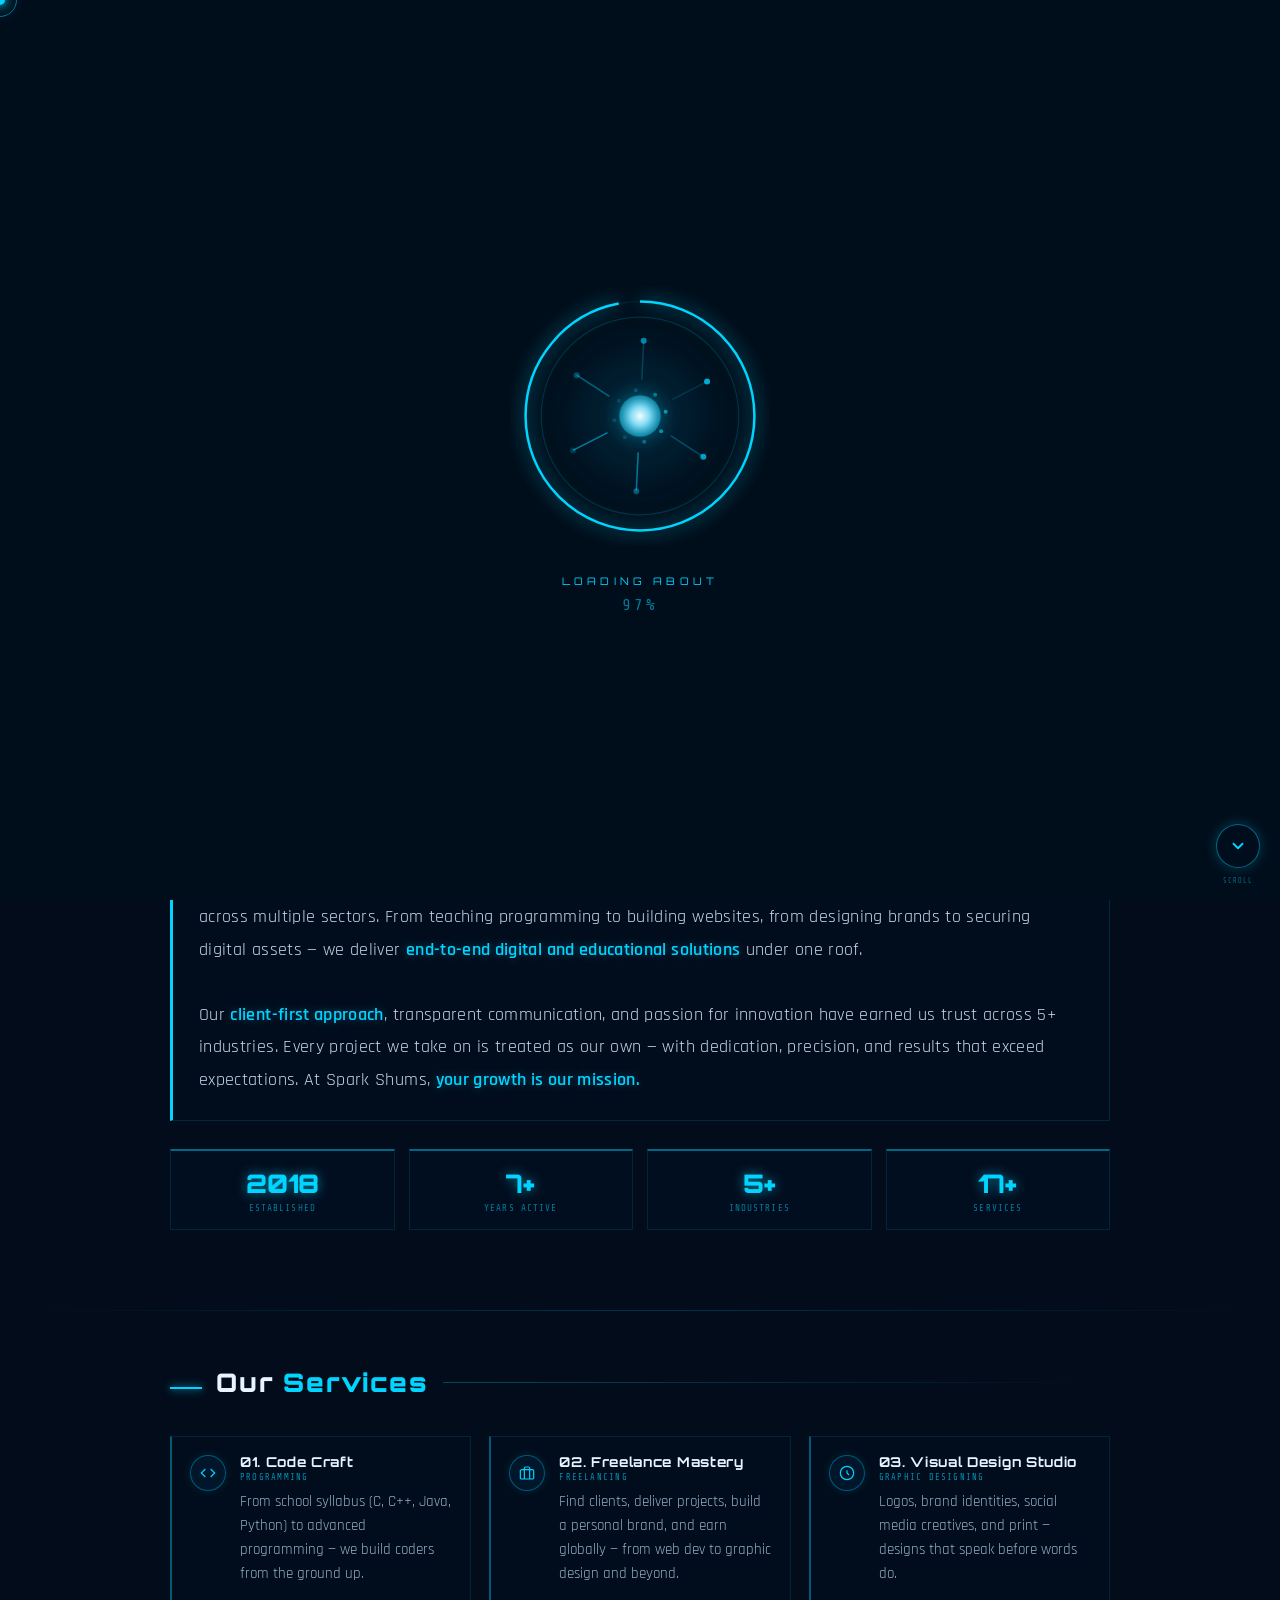
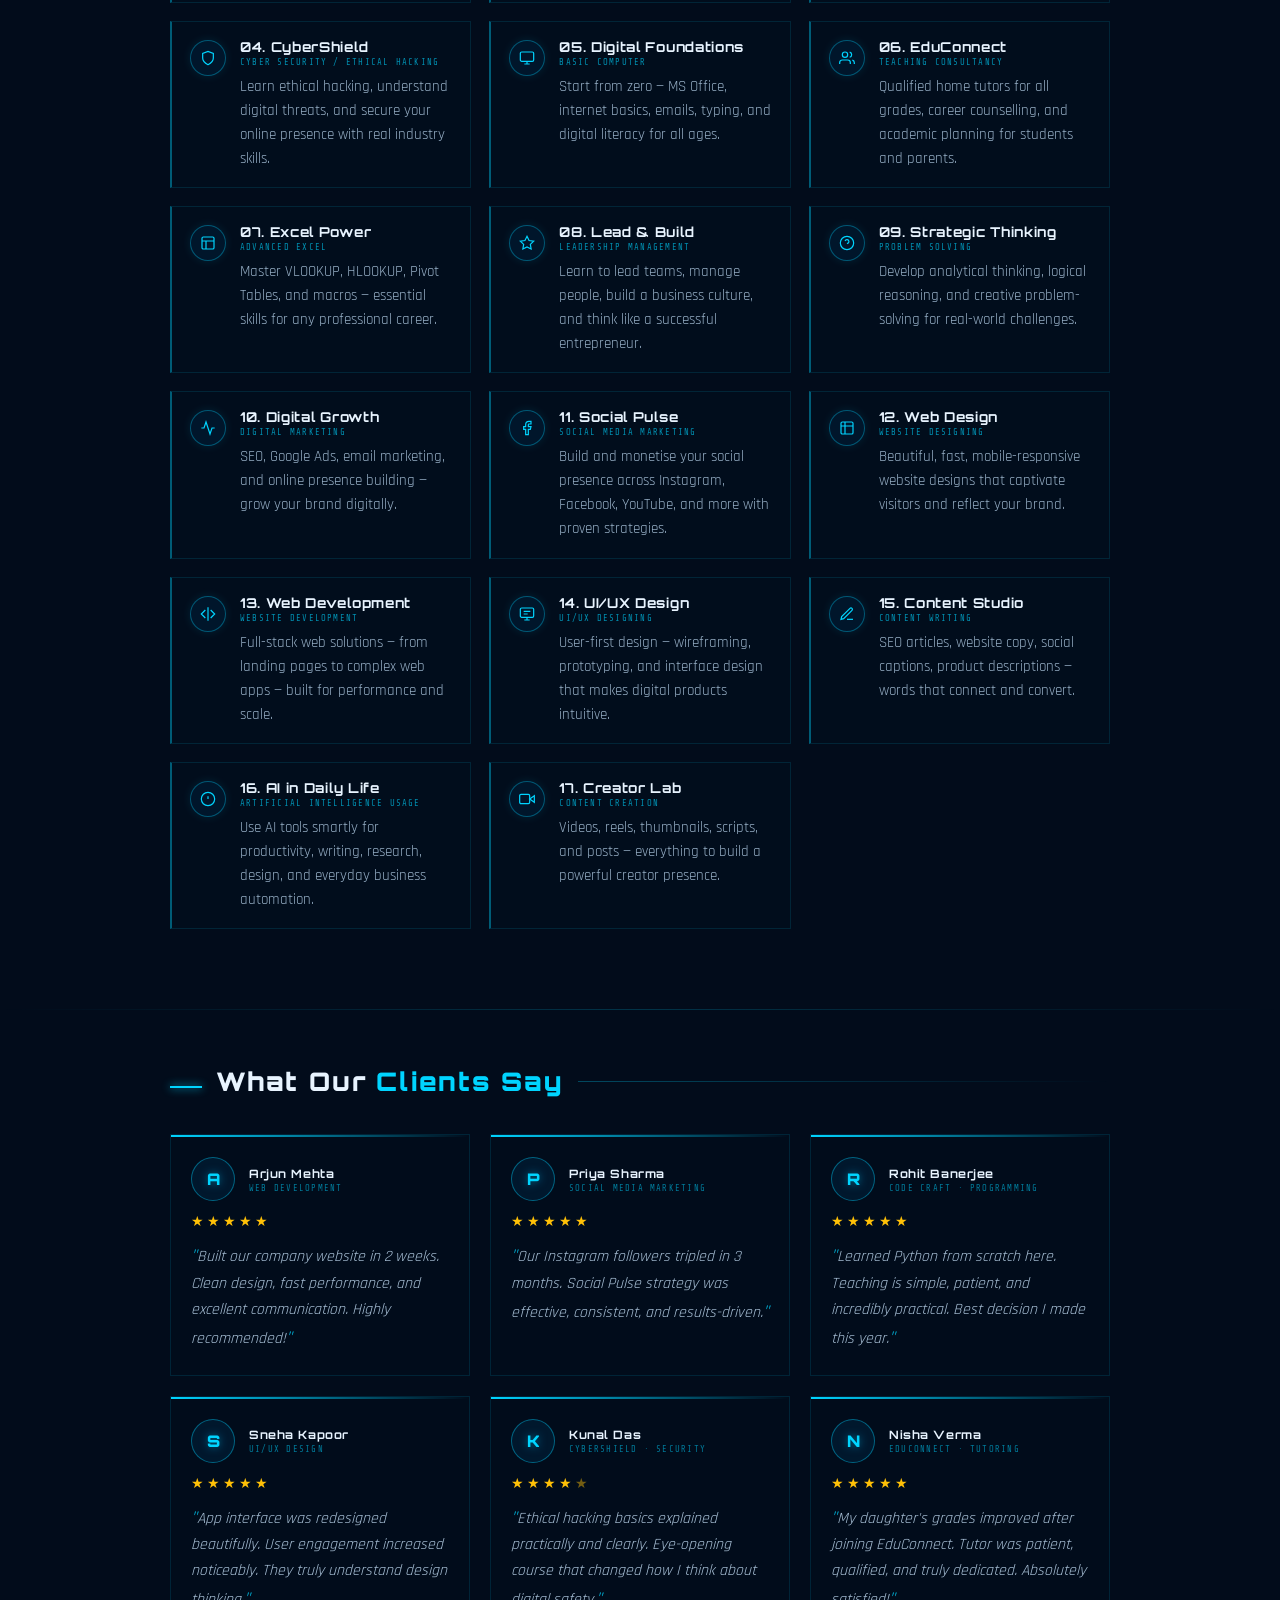
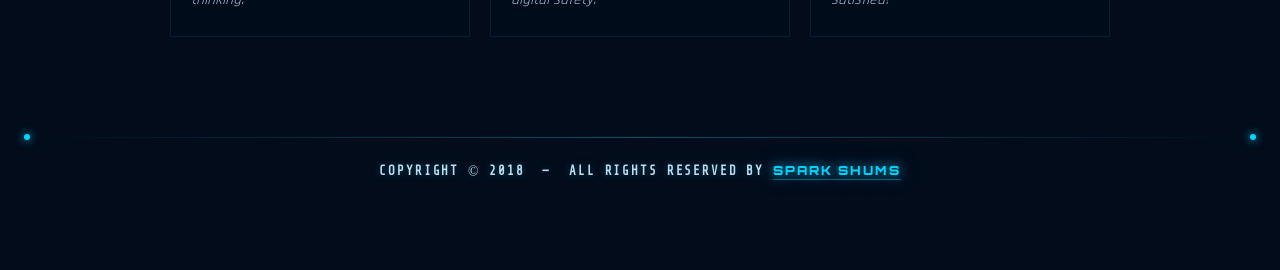
==== commit 021d9b88: "Add files via upload" ====
--- a/about.html
+++ b/about.html
@@ -6,7 +6,7 @@
 <meta name="theme-color" content="#020c1b">
 <title>About — Spark Shums</title>
 <link href="https://fonts.googleapis.com/css2?family=Orbitron:wght@400;700;900&family=Rajdhani:wght@300;400;600&family=Share+Tech+Mono&display=swap" rel="stylesheet">
-<link rel="stylesheet" href="style.css">
+<link rel="stylesheet" href="style.css?v=4">
 <style>
 /* ── HERO ── */
 .about-hero {
--- a/style.css
+++ b/style.css
@@ -41,7 +41,7 @@
   background: var(--blue-glow);
   border-radius: 50%;
   pointer-events: none;
-  z-index: 99999;
+  z-index: 999999;
   transform: translate(-50%,-50%);
   box-shadow: 0 0 10px var(--blue-glow), 0 0 20px var(--blue-glow);
 }
@@ -51,7 +51,7 @@
   border: 1px solid rgba(0,212,255,0.5);
   border-radius: 50%;
   pointer-events: none;
-  z-index: 99998;
+  z-index: 999998;
   transform: translate(-50%,-50%);
   transition: left 0.12s ease, top 0.12s ease;
 }
@@ -384,8 +384,8 @@
   border: 1.5px solid rgba(0,212,255,0.45);
   box-shadow: 0 0 14px rgba(0,212,255,0.25);
   display: flex; align-items: center; justify-content: center;
-  cursor: pointer;
-  z-index: 500;
+  cursor: none;
+  z-index: 100001;
   backdrop-filter: blur(8px);
   -webkit-backdrop-filter: blur(8px);
   transition: box-shadow 0.3s, border-color 0.3s, transform 0.3s;
